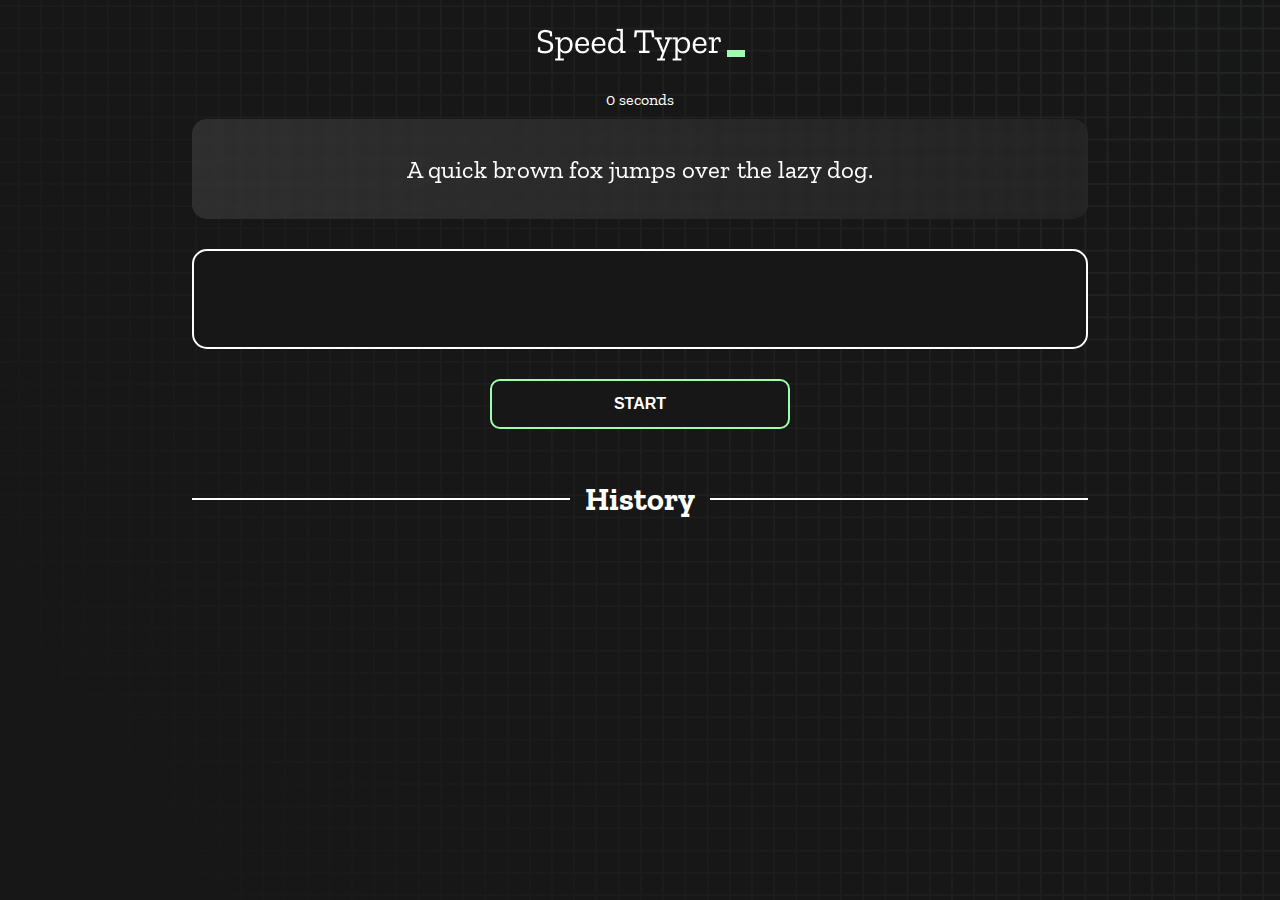
==== index.html @ 83ee9208 "Initial commit" ====
<!DOCTYPE html>
<html lang="en">
  <head>
    <meta charset="UTF-8" />
    <meta http-equiv="X-UA-Compatible" content="IE=edge" />
    <meta name="viewport" content="width=device-width, initial-scale=1.0" />
    <title>Speed Monster</title>
    <link rel="stylesheet" href="styles.css" />
    <link rel="preconnect" href="https://fonts.googleapis.com" />
    <link rel="preconnect" href="https://fonts.gstatic.com" crossorigin />
    <link
      href="https://fonts.googleapis.com/css2?family=Zilla+Slab:wght@300;400;500&display=swap"
      rel="stylesheet"
    />
  </head>
  <body>
    <h1 class="title"><img src="./logo.png" /></h1>
    <div id="show-time">0 seconds</div>

    <div class="box-container">
      <div id="question"></div>

      <div id="display" class="inactive"></div>

      <div class="buttons">
        <button id="starts">START</button>
      </div>

      <div class="divider-container">
        <div class="line"></div>
        <h1 class="title2">History</h1>
        <div class="line"></div>
      </div>
      <div id="histories"></div>
    </div>

    <div id="countdown"></div>
    <div id="modal-background" class="hidden"></div>
    <div id="result" class="hidden"></div>

    <script src="./history.js"></script>
    <script src="./script.js"></script>
  </body>
</html>
---- styles.css ----
* {
  padding: 0;
  margin: 0;
  box-sizing: border-box;
}

body {
  background-image: url("./bg.png");
  background-size: cover;
  background-position: left top;
  font-family: "Zilla Slab", serif;
}

.box-container {
  width: 70%;
  margin: 0 auto;
}

#question {
  height: 100px;
  display: flex;
  align-items: center;
  justify-content: center;
  color: white;
  font-size: 25px;
  border-radius: 15px;
  background: rgb(255, 255, 255);
  background: linear-gradient(
    92.49deg,
    rgba(255, 255, 255, 0.1) 0.18%,
    rgba(255, 255, 255, 0.05) 99.85%
  );
  backdrop-filter: blur(5px);
  margin-bottom: 30px;
}

#display {
  height: 100px;
  display: flex;
  flex-wrap: wrap;
  align-items: center;
  padding-left: 5rem;
  color: white;
  font-size: 32px;
  background-color: #171717;
  border: 2px solid #9dffad;
  border-radius: 15px;
}

#countdown {
  position: fixed;
  height: 100vh;
  width: 100vw;
  background-color: rgba(0, 0, 0, 0.8);
  top: 0;
  left: 0;
  display: flex;
  align-items: center;
  justify-content: center;
  font-size: 3rem;
  color: white;
  display: none;
}
#result {
  position: fixed;
  top: 10%; 
  left: 10%;
  transform: translate(-50%, -50%);
  height: 250px;
  width: 400px;
  background-color: #171717;
  border-radius: 15px;
  border: 2px solid #9dffad;
  color: white;
  text-align: center;
  padding: 2rem;
}
#show-time{
  text-align: center;
  color: white;
  margin: 10px 0;
}

.green {
  color: #9dffad;
}
.red {
  color: #eb6565;
}
.bold {
  font-weight: 700;
}
.inactive {
  border: 2px solid white !important;
}
.hidden {
  display: none;
}
.title {
  text-align: center;
  color: white;
  margin: 20px 0;
}

.divider-container {
  height: 80px;
  display: flex;
  justify-content: center;
  align-items: center;
  gap: 15px;
  margin: 0 auto;
}

.line {
  height: 2px;
  background: white;
  width: 100%;
}

.title2 {
  color: white;
  display: block;
}

.buttons {
  display: flex;
  justify-content: center;
  margin: 30px 0;
}
button {
  padding: 10px 20px;
  border: none;
  font-size: 16px;
  font-weight: bold;
  width: 300px;
  height: 50px;
  color: white;
  background-color: #171717;
  border-radius: 10px;
  border: 2px solid #9dffad;
  cursor: pointer;
}

#histories {
  display: flex;
  flex-wrap: wrap;
  justify-content: space-around;
}

.card {
  width: 100%;
  height: 100%;
  padding: 50px;
  display: flex;
  justify-content: space-between;
  align-items: center;
  padding: 20px 30px;
  color: white;
  border-radius: 15px;
  background: rgb(255, 255, 255);
  background: linear-gradient(
    92.49deg,
    rgba(255, 255, 255, 0.1) 0.18%,
    rgba(255, 255, 255, 0.05) 99.85%
  );
  backdrop-filter: blur(5px);
  margin-bottom: 30px;
}

#modal-background {
  background: rgb(255, 255, 255);
  background: linear-gradient(
    92.49deg,
    rgba(255, 255, 255, 0.1) 0.18%,
    rgba(255, 255, 255, 0.05) 99.85%
  );
  backdrop-filter: blur(5px);
  height: 100vh;
  width: 100%;
  position: fixed;
  top: 0;
}

@media only screen and (max-width: 700px) {
  .box-container {
    padding: 0 20px;
    width: 100%;
  }
  .card {
    flex-direction: column;
  }
}
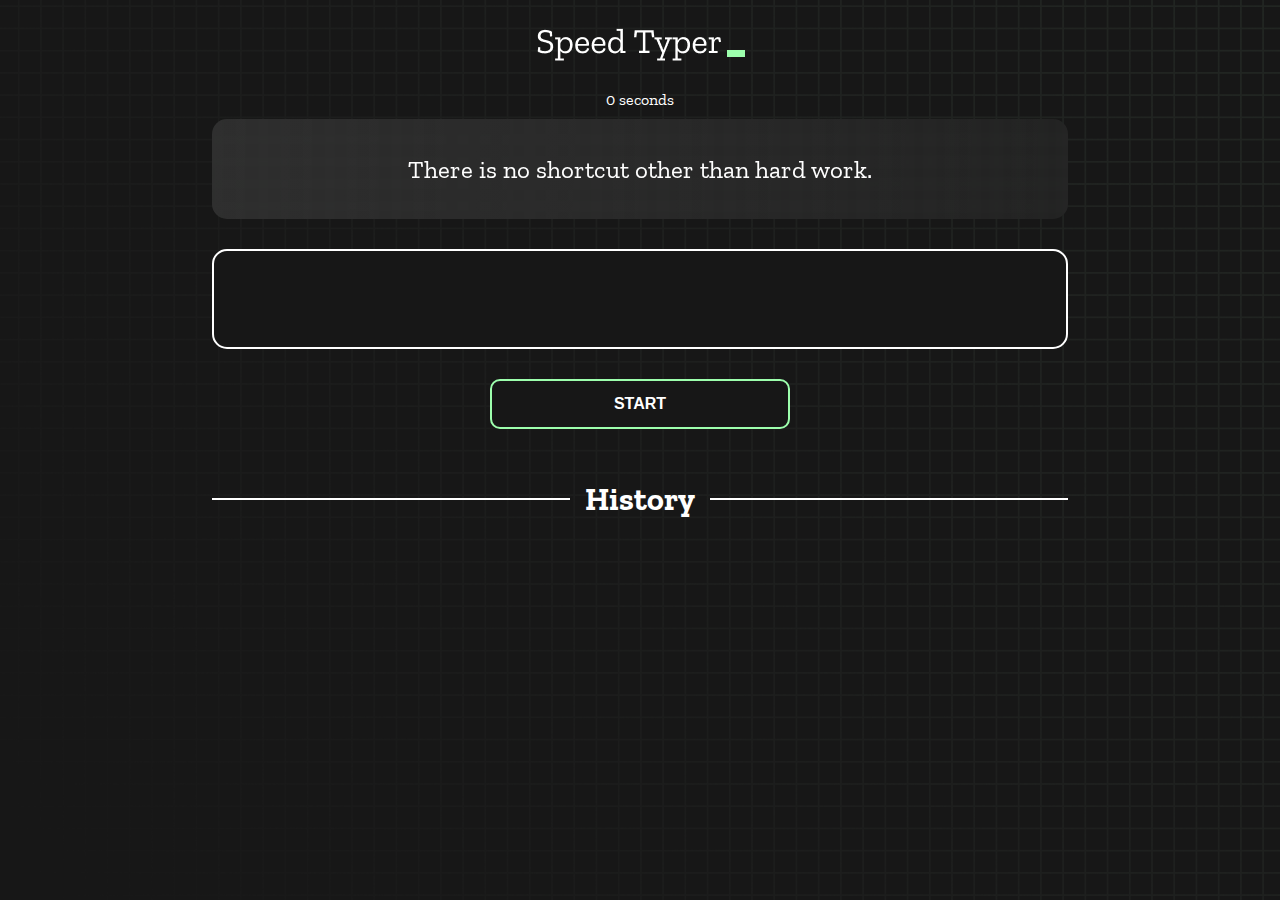
==== commit 38f93740: "8th" ====
--- a/index.html
+++ b/index.html
@@ -1,44 +1,45 @@
 <!DOCTYPE html>
 <html lang="en">
-  <head>
-    <meta charset="UTF-8" />
-    <meta http-equiv="X-UA-Compatible" content="IE=edge" />
-    <meta name="viewport" content="width=device-width, initial-scale=1.0" />
-    <title>Speed Monster</title>
-    <link rel="stylesheet" href="styles.css" />
-    <link rel="preconnect" href="https://fonts.googleapis.com" />
-    <link rel="preconnect" href="https://fonts.gstatic.com" crossorigin />
-    <link
-      href="https://fonts.googleapis.com/css2?family=Zilla+Slab:wght@300;400;500&display=swap"
-      rel="stylesheet"
-    />
-  </head>
-  <body>
-    <h1 class="title"><img src="./logo.png" /></h1>
-    <div id="show-time">0 seconds</div>
 
-    <div class="box-container">
-      <div id="question"></div>
+<head>
+  <meta charset="UTF-8" />
+  <meta http-equiv="X-UA-Compatible" content="IE=edge" />
+  <meta name="viewport" content="width=device-width, initial-scale=1.0" />
+  <title>Speed Monster</title>
+  <!-- <script src="https://cdn.tailwindcss.com"></script> -->
+  <link rel="stylesheet" href="styles.css" />
+  <link rel="preconnect" href="https://fonts.googleapis.com" />
+  <link rel="preconnect" href="https://fonts.gstatic.com" crossorigin />
+  <link href="https://fonts.googleapis.com/css2?family=Zilla+Slab:wght@300;400;500&display=swap" rel="stylesheet" />
+</head>
 
-      <div id="display" class="inactive"></div>
+<body>
+  <h1 class="title"><img src="./logo.png" /></h1>
+  <div id="show-time">0 seconds</div>
 
-      <div class="buttons">
-        <button id="starts">START</button>
-      </div>
+  <div class="box-container">
+    <div id="question"></div>
 
-      <div class="divider-container">
-        <div class="line"></div>
-        <h1 class="title2">History</h1>
-        <div class="line"></div>
-      </div>
-      <div id="histories"></div>
+    <div id="display" class="inactive"></div>
+
+    <div class="buttons">
+      <button id="start">START</button>
     </div>
 
-    <div id="countdown"></div>
-    <div id="modal-background" class="hidden"></div>
-    <div id="result" class="hidden"></div>
+    <div class="divider-container">
+      <div class="line"></div>
+      <h1 class="title2">History</h1>
+      <div class="line"></div>
+    </div>
+    <div id="histories"></div>
+  </div>
 
-    <script src="./history.js"></script>
-    <script src="./script.js"></script>
-  </body>
-</html>
+  <div id="countdown"></div>
+  <div id="modal-background" class="hidden"></div>
+  <div id="result" class="hidden"></div>
+
+  <script src="./history.js"></script>
+  <script src="./script.js"></script>
+</body>
+
+</html>--- a/styles.css
+++ b/styles.css
@@ -25,11 +25,9 @@
   font-size: 25px;
   border-radius: 15px;
   background: rgb(255, 255, 255);
-  background: linear-gradient(
-    92.49deg,
-    rgba(255, 255, 255, 0.1) 0.18%,
-    rgba(255, 255, 255, 0.05) 99.85%
-  );
+  background: linear-gradient(92.49deg,
+      rgba(255, 255, 255, 0.1) 0.18%,
+      rgba(255, 255, 255, 0.05) 99.85%);
   backdrop-filter: blur(5px);
   margin-bottom: 30px;
 }
@@ -61,11 +59,12 @@
   color: white;
   display: none;
 }
+
 #result {
   position: fixed;
-  top: 10%; 
-  left: 10%;
-  transform: translate(-50%, -50%);
+  top: 15%;
+  left: 20%;
+  transform: translate(50%, 50%);
   height: 250px;
   width: 400px;
   background-color: #171717;
@@ -75,7 +74,8 @@
   text-align: center;
   padding: 2rem;
 }
-#show-time{
+
+#show-time {
   text-align: center;
   color: white;
   margin: 10px 0;
@@ -84,18 +84,23 @@
 .green {
   color: #9dffad;
 }
+
 .red {
   color: #eb6565;
 }
+
 .bold {
   font-weight: 700;
 }
+
 .inactive {
   border: 2px solid white !important;
 }
+
 .hidden {
   display: none;
 }
+
 .title {
   text-align: center;
   color: white;
@@ -127,6 +132,7 @@
   justify-content: center;
   margin: 30px 0;
 }
+
 button {
   padding: 10px 20px;
   border: none;
@@ -142,9 +148,10 @@
 }
 
 #histories {
-  display: flex;
+  display: grid;
   flex-wrap: wrap;
   justify-content: space-around;
+
 }
 
 .card {
@@ -152,28 +159,24 @@
   height: 100%;
   padding: 50px;
   display: flex;
-  justify-content: space-between;
+  justify-content: space-around;
   align-items: center;
   padding: 20px 30px;
   color: white;
   border-radius: 15px;
   background: rgb(255, 255, 255);
-  background: linear-gradient(
-    92.49deg,
-    rgba(255, 255, 255, 0.1) 0.18%,
-    rgba(255, 255, 255, 0.05) 99.85%
-  );
+  background: linear-gradient(92.49deg,
+      rgba(255, 255, 255, 0.1) 0.18%,
+      rgba(255, 255, 255, 0.05) 99.85%);
   backdrop-filter: blur(5px);
   margin-bottom: 30px;
 }
 
 #modal-background {
   background: rgb(255, 255, 255);
-  background: linear-gradient(
-    92.49deg,
-    rgba(255, 255, 255, 0.1) 0.18%,
-    rgba(255, 255, 255, 0.05) 99.85%
-  );
+  background: linear-gradient(92.49deg,
+      rgba(255, 255, 255, 0.1) 0.18%,
+      rgba(255, 255, 255, 0.05) 99.85%);
   backdrop-filter: blur(5px);
   height: 100vh;
   width: 100%;
@@ -181,12 +184,34 @@
   top: 0;
 }
 
-@media only screen and (max-width: 700px) {
+/* media queries */
+@media only screen and (max-width: 1920px) {
   .box-container {
     padding: 0 20px;
-    width: 100%;
   }
+
   .card {
-    flex-direction: column;
+    flex-direction: row;
   }
-}
+
+  #histories {
+    grid-template-columns: repeat(3, 1fr);
+    gap: 10px;
+  }
+}
+
+
+
+.blogs {
+  height: auto;
+  color: white;
+  font-size: 25px;
+  border-radius: 25px;
+  background: rgb(255, 255, 255);
+  background: linear-gradient(92.49deg,
+      rgba(255, 255, 255, 0.1) 0.18%,
+      rgba(255, 255, 255, 0.05) 99.85%);
+  backdrop-filter: blur(5px);
+  margin: 30px;
+  padding: 100px;
+}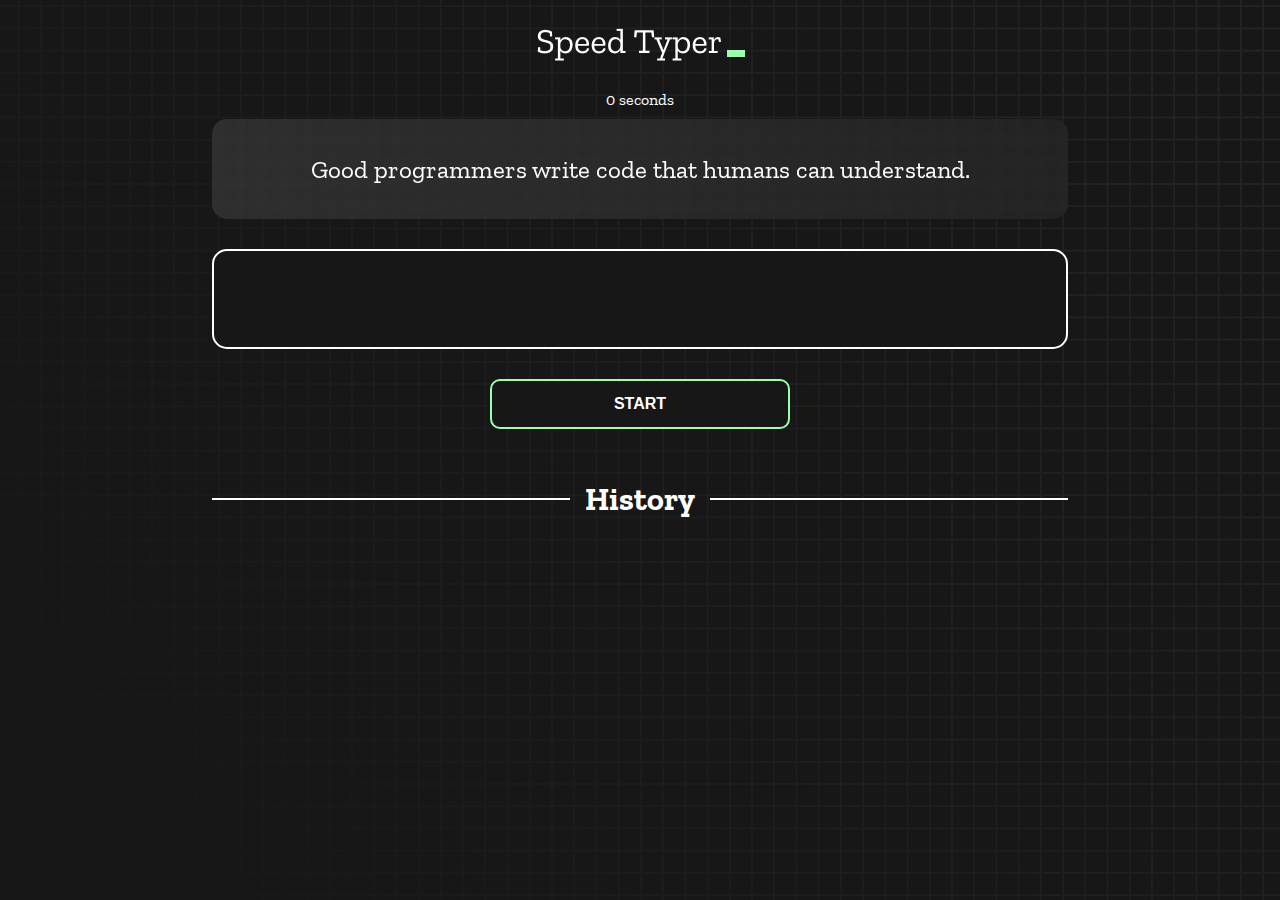
==== commit 7b6bc451: "11th" ====
--- a/index.html
+++ b/index.html
@@ -6,7 +6,6 @@
   <meta http-equiv="X-UA-Compatible" content="IE=edge" />
   <meta name="viewport" content="width=device-width, initial-scale=1.0" />
   <title>Speed Monster</title>
-  <!-- <script src="https://cdn.tailwindcss.com"></script> -->
   <link rel="stylesheet" href="styles.css" />
   <link rel="preconnect" href="https://fonts.googleapis.com" />
   <link rel="preconnect" href="https://fonts.gstatic.com" crossorigin />
--- a/styles.css
+++ b/styles.css
@@ -200,9 +200,72 @@
   }
 }
 
-
-
-.blogs {
+/* medium device */
+@media screen and (min-width: 577px) and (max-width: 992px) {
+
+  .box-container {
+    padding: 0 20px;
+  }
+
+  .card {
+    flex-direction: column;
+  }
+
+  #histories {
+    grid-template-columns: repeat(2, 1fr);
+    gap: 10px;
+  }
+
+  #question {
+    height: 200px;
+  }
+
+  #display {
+    height: 200px;
+    padding-left: 1rem;
+    font-size: 25px;
+  }
+
+  #result {
+    top: 25%;
+    left: 15%;
+    transform: translate(20%, 20%);
+  }
+
+}
+
+/* smaller device  */
+@media screen and (max-width: 576px) {
+  .box-container {
+    padding: 0 20px;
+  }
+
+  .card {
+    flex-direction: column;
+  }
+
+  #question {
+    height: 250px;
+  }
+
+  #display {
+    height: 200px;
+    padding-left: 1rem;
+    font-size: 25px;
+  }
+
+  #histories {
+    grid-template-columns: repeat(1, 1fr);
+  }
+
+  #result {
+    top: 25%;
+    left: -10%;
+    transform: translate(20%, 20%);
+  }
+}
+
+#blogs {
   height: auto;
   color: white;
   font-size: 25px;
@@ -214,4 +277,5 @@
   backdrop-filter: blur(5px);
   margin: 30px;
   padding: 100px;
+  justify-content: center;
 }